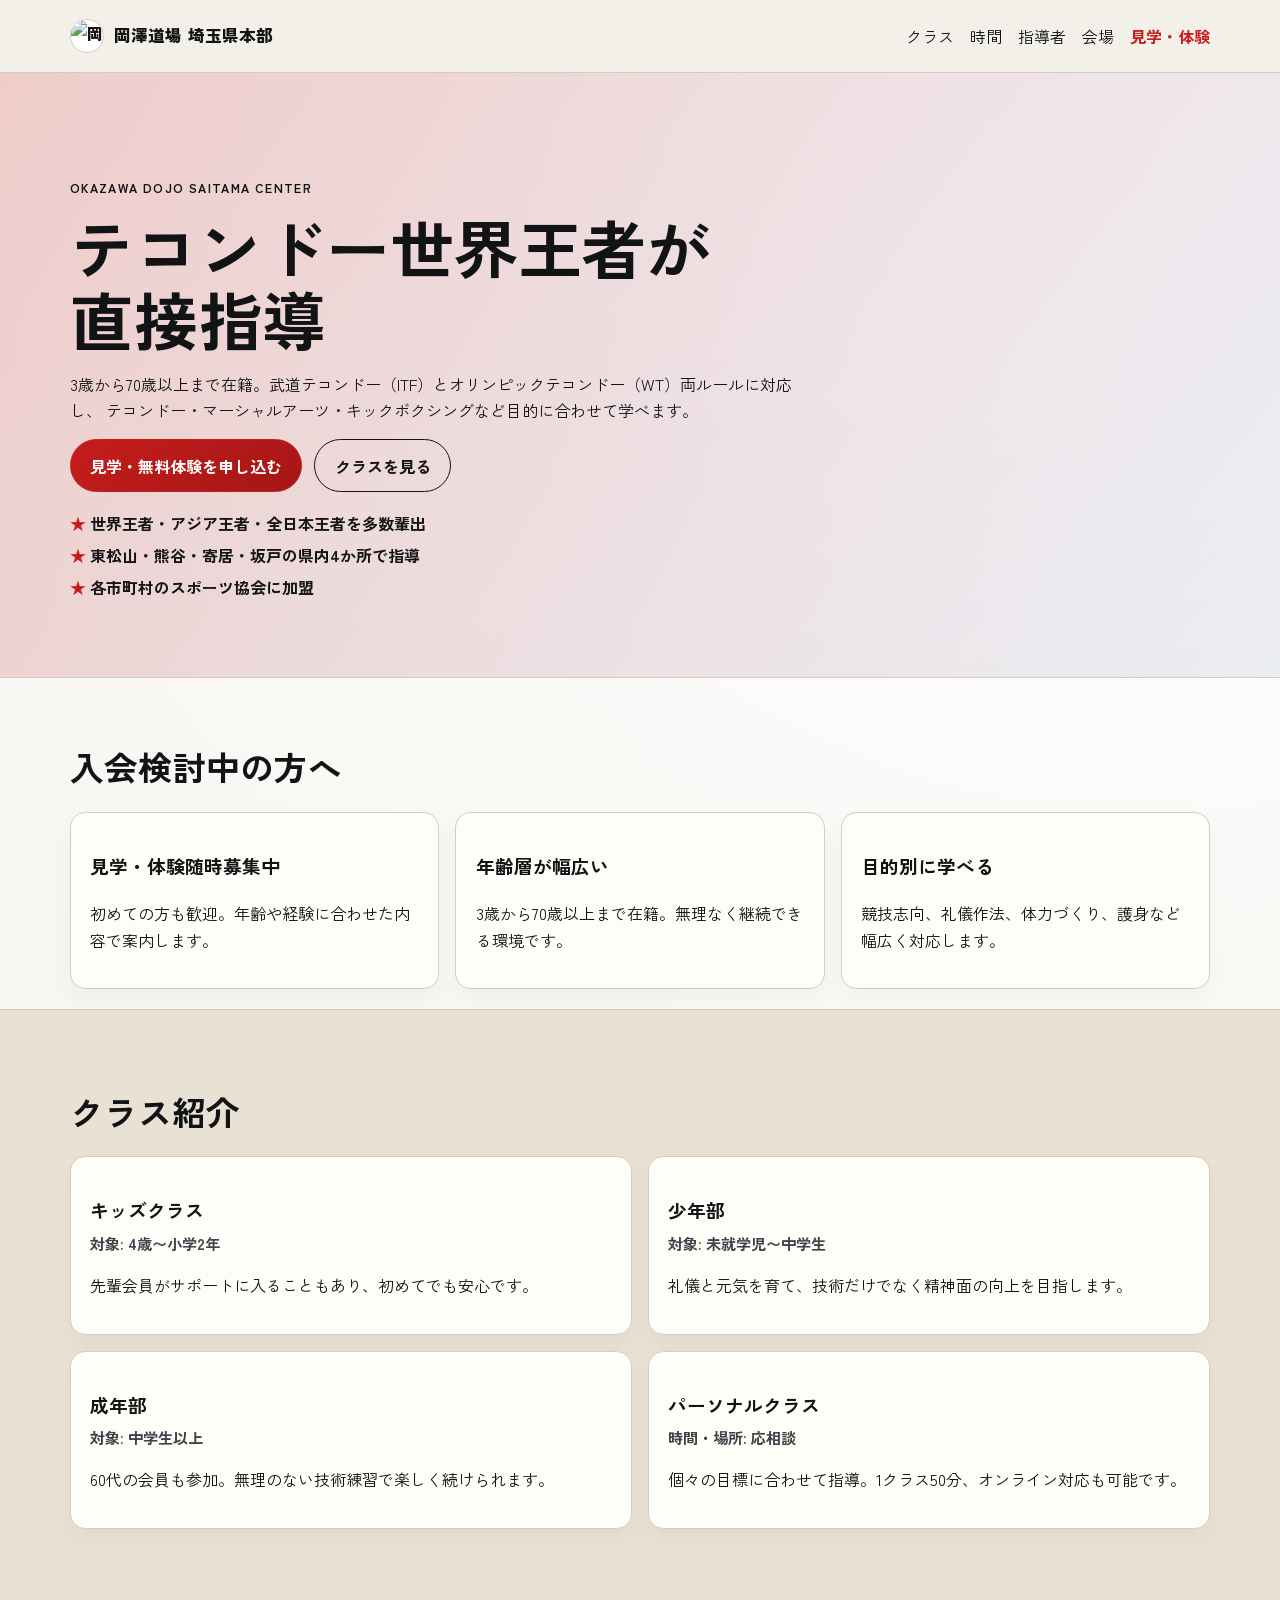
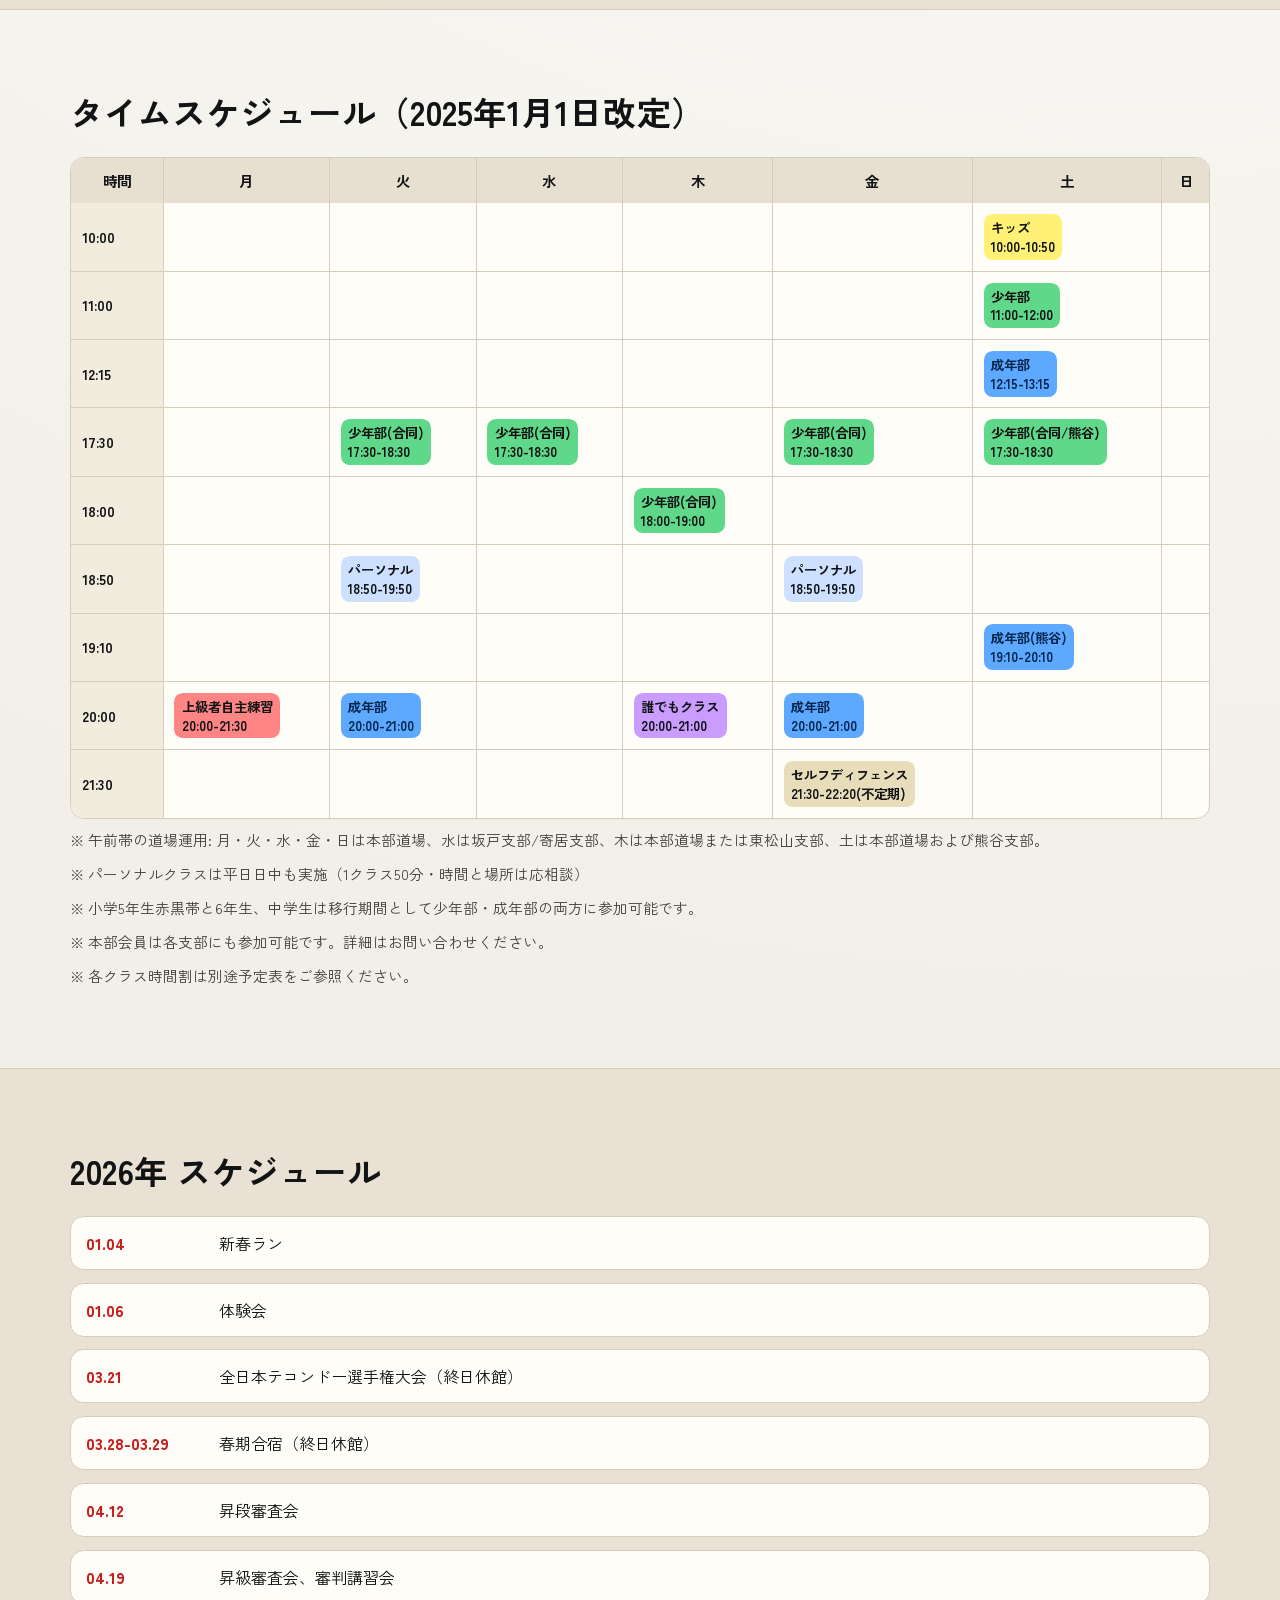
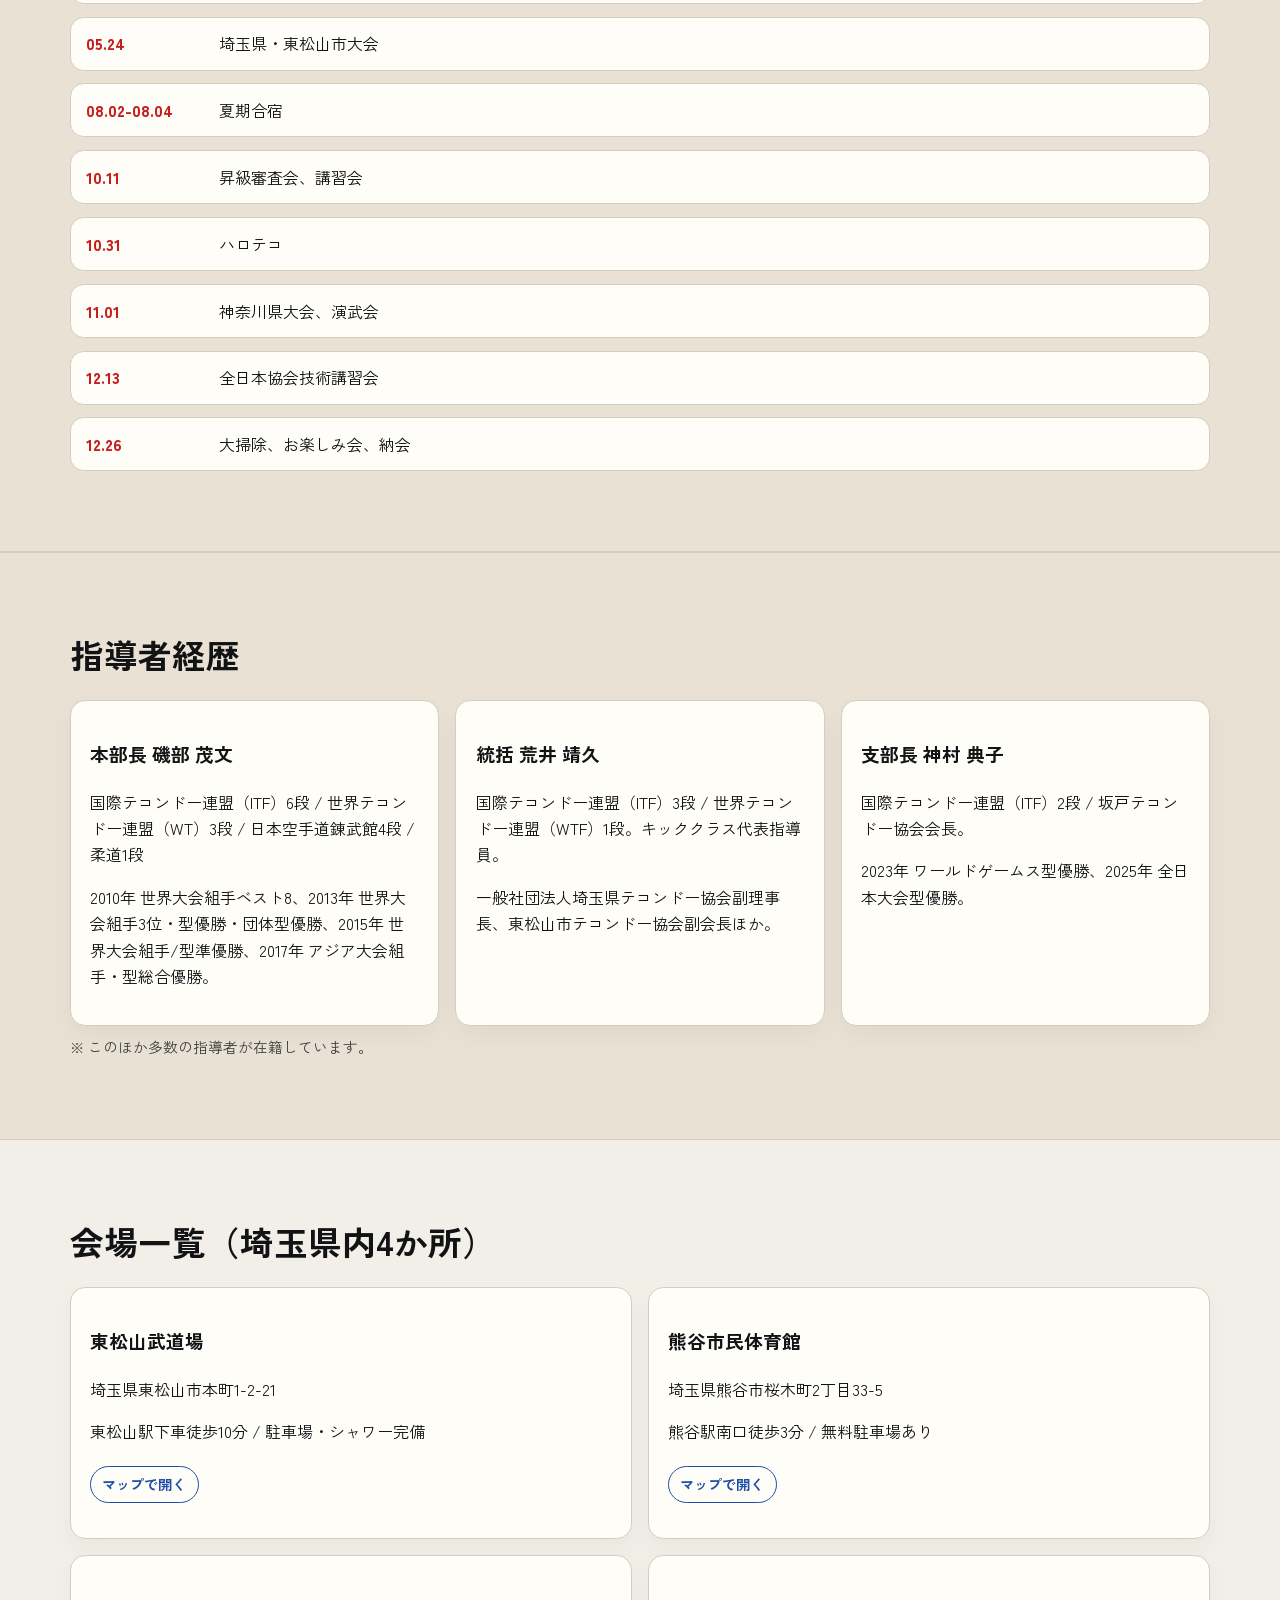
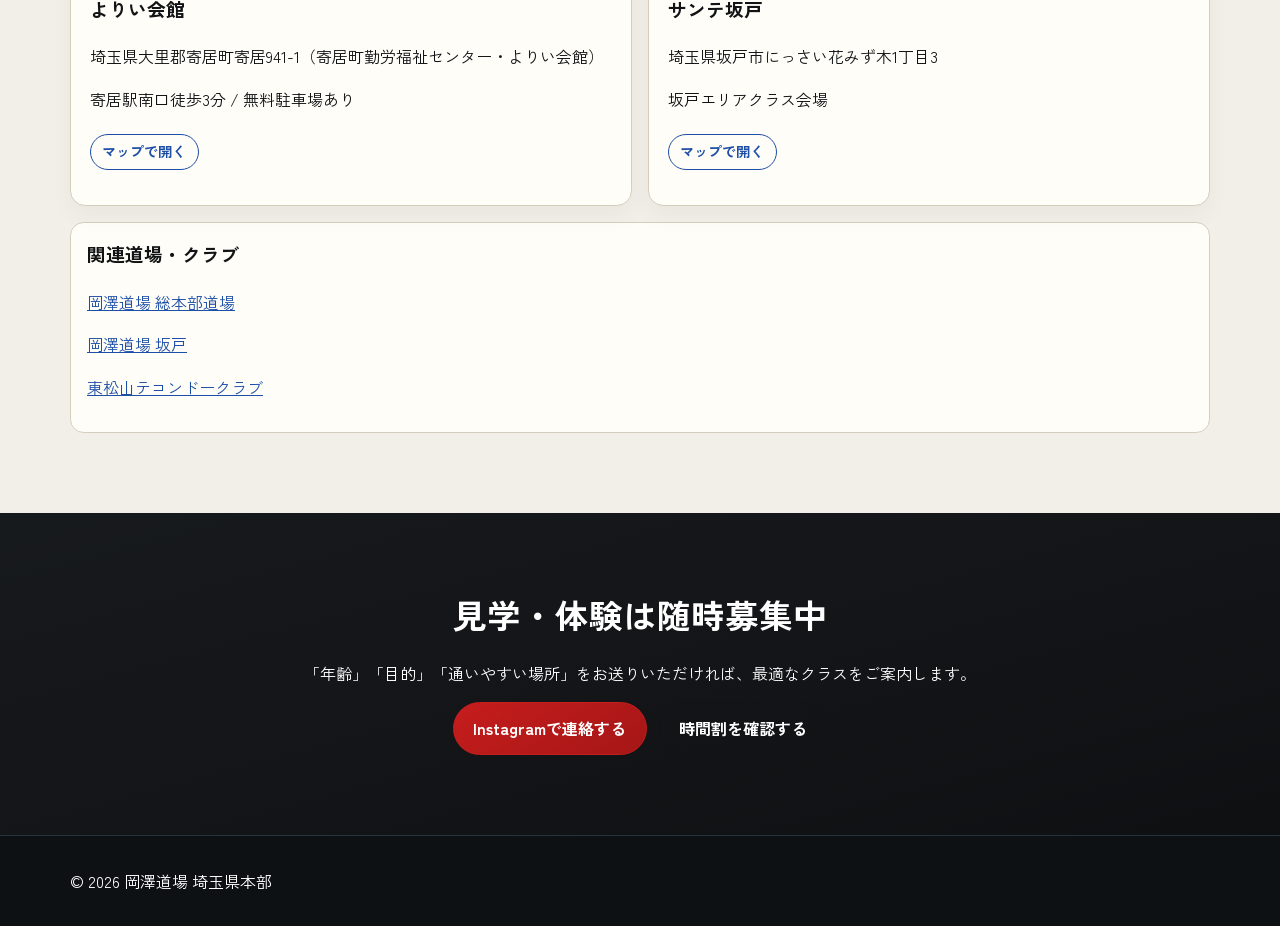
==== index.html @ d1e2210c "Initial website redesign" ====
<!doctype html>
<html lang="ja">
<head>
  <meta charset="utf-8" />
  <meta name="viewport" content="width=device-width, initial-scale=1" />
  <title>岡澤道場 埼玉県本部 | 入会案内</title>
  <meta name="description" content="岡澤道場 埼玉県本部の入会案内。キッズ・少年部・青年部・パーソナルクラス、タイムスケジュール、会場情報、指導者実績を掲載。" />
  <link rel="icon" href="https://encrypted-tbn0.gstatic.com/images?q=tbn:ANd9GcQ0kw4LhC0XFNwWigGZOsGBMwo5P1yIbMccHw&s" />
  <link rel="preconnect" href="https://fonts.googleapis.com" />
  <link rel="preconnect" href="https://fonts.gstatic.com" crossorigin />
  <link href="https://fonts.googleapis.com/css2?family=Zen+Kaku+Gothic+New:wght@400;500;700;900&display=swap" rel="stylesheet" />
  <link rel="stylesheet" href="styles.css" />
</head>
<body>
  <header class="site-header">
    <div class="container nav-wrap">
      <a class="logo" href="#top">
        <span class="logo-mark">
          <img src="https://encrypted-tbn0.gstatic.com/images?q=tbn:ANd9GcQ0kw4LhC0XFNwWigGZOsGBMwo5P1yIbMccHw&s" alt="岡澤道場アイコン" />
        </span>
        <span class="logo-text">岡澤道場 埼玉県本部</span>
      </a>
      <button class="menu-btn" id="menuBtn" aria-expanded="false" aria-controls="globalNav">メニュー</button>
      <nav class="global-nav" id="globalNav">
        <a href="#class">クラス</a>
        <a href="#schedule">時間</a>
        <a href="#coach">指導者</a>
        <a href="#access">会場</a>
        <a class="cta-link" href="#trial">見学・体験</a>
      </nav>
    </div>
  </header>

  <main id="top">
    <section class="hero">
      <div class="hero-bg"></div>
      <div class="container hero-inner">
        <p class="eyebrow">OKAZAWA DOJO SAITAMA CENTER</p>
        <h1>テコンドー世界王者が<br />直接指導</h1>
        <p class="hero-lead">
          3歳から70歳以上まで在籍。武道テコンドー（ITF）とオリンピックテコンドー（WT）両ルールに対応し、
          テコンドー・マーシャルアーツ・キックボクシングなど目的に合わせて学べます。
        </p>
        <div class="hero-actions">
          <a class="btn btn-primary" href="#trial">見学・無料体験を申し込む</a>
          <a class="btn btn-ghost" href="#class">クラスを見る</a>
        </div>
        <ul class="hero-badges">
          <li>世界王者・アジア王者・全日本王者を多数輩出</li>
          <li>東松山・熊谷・寄居・坂戸の県内4か所で指導</li>
          <li>各市町村のスポーツ協会に加盟</li>
        </ul>
      </div>
    </section>

    <section class="quick-info container reveal">
      <h2>入会検討中の方へ</h2>
      <div class="cards">
        <article class="card">
          <h3>見学・体験随時募集中</h3>
          <p>初めての方も歓迎。年齢や経験に合わせた内容で案内します。</p>
        </article>
        <article class="card">
          <h3>年齢層が幅広い</h3>
          <p>3歳から70歳以上まで在籍。無理なく継続できる環境です。</p>
        </article>
        <article class="card">
          <h3>目的別に学べる</h3>
          <p>競技志向、礼儀作法、体力づくり、護身など幅広く対応します。</p>
        </article>
      </div>
    </section>

    <section id="class" class="section section-soft reveal">
      <div class="container">
        <h2>クラス紹介</h2>
        <div class="class-grid">
          <article class="card class-card">
            <h3>キッズクラス</h3>
            <p class="class-age">対象: 4歳〜小学2年</p>
            <p>先輩会員がサポートに入ることもあり、初めてでも安心です。</p>
          </article>
          <article class="card class-card">
            <h3>少年部</h3>
            <p class="class-age">対象: 未就学児〜中学生</p>
            <p>礼儀と元気を育て、技術だけでなく精神面の向上を目指します。</p>
          </article>
          <article class="card class-card">
            <h3>成年部</h3>
            <p class="class-age">対象: 中学生以上</p>
            <p>60代の会員も参加。無理のない技術練習で楽しく続けられます。</p>
          </article>
          <article class="card class-card">
            <h3>パーソナルクラス</h3>
            <p class="class-age">時間・場所: 応相談</p>
            <p>個々の目標に合わせて指導。1クラス50分、オンライン対応も可能です。</p>
          </article>
        </div>
      </div>
    </section>

    <section id="schedule" class="section container reveal">
      <h2>タイムスケジュール（2025年1月1日改定）</h2>
      <div class="timetable-wrap">
        <table class="timetable">
          <thead>
            <tr>
              <th>時間</th>
              <th>月</th>
              <th>火</th>
              <th>水</th>
              <th>木</th>
              <th>金</th>
              <th>土</th>
              <th>日</th>
            </tr>
          </thead>
          <tbody>
            <tr>
              <th>10:00</th>
              <td></td><td></td><td></td><td></td><td></td>
              <td><span class="slot kids">キッズ<br />10:00-10:50</span></td>
              <td></td>
            </tr>
            <tr>
              <th>11:00</th>
              <td></td><td></td><td></td><td></td><td></td>
              <td><span class="slot youth">少年部<br />11:00-12:00</span></td>
              <td></td>
            </tr>
            <tr>
              <th>12:15</th>
              <td></td><td></td><td></td><td></td><td></td>
              <td><span class="slot adult">成年部<br />12:15-13:15</span></td>
              <td></td>
            </tr>
            <tr>
              <th>17:30</th>
              <td></td>
              <td><span class="slot youth">少年部(合同)<br />17:30-18:30</span></td>
              <td><span class="slot youth">少年部(合同)<br />17:30-18:30</span></td>
              <td></td>
              <td><span class="slot youth">少年部(合同)<br />17:30-18:30</span></td>
              <td><span class="slot youth">少年部(合同/熊谷)<br />17:30-18:30</span></td>
              <td></td>
            </tr>
            <tr>
              <th>18:00</th>
              <td></td><td></td><td></td>
              <td><span class="slot youth">少年部(合同)<br />18:00-19:00</span></td>
              <td></td><td></td><td></td>
            </tr>
            <tr>
              <th>18:50</th>
              <td></td>
              <td><span class="slot personal">パーソナル<br />18:50-19:50</span></td>
              <td></td><td></td>
              <td><span class="slot personal">パーソナル<br />18:50-19:50</span></td>
              <td></td><td></td>
            </tr>
            <tr>
              <th>19:10</th>
              <td></td><td></td><td></td><td></td><td></td>
              <td><span class="slot adult">成年部(熊谷)<br />19:10-20:10</span></td>
              <td></td>
            </tr>
            <tr>
              <th>20:00</th>
              <td><span class="slot advanced">上級者自主練習<br />20:00-21:30</span></td>
              <td><span class="slot adult">成年部<br />20:00-21:00</span></td>
              <td></td>
              <td><span class="slot open">誰でもクラス<br />20:00-21:00</span></td>
              <td><span class="slot adult">成年部<br />20:00-21:00</span></td>
              <td></td>
              <td></td>
            </tr>
            <tr>
              <th>21:30</th>
              <td></td><td></td><td></td><td></td>
              <td><span class="slot defense">セルフディフェンス<br />21:30-22:20(不定期)</span></td>
              <td></td><td></td>
            </tr>
          </tbody>
        </table>
      </div>
      <p class="note">※ 午前帯の道場運用: 月・火・水・金・日は本部道場、水は坂戸支部/寄居支部、木は本部道場または東松山支部、土は本部道場および熊谷支部。</p>
      <p class="note">※ パーソナルクラスは平日日中も実施（1クラス50分・時間と場所は応相談）</p>
      <p class="note">※ 小学5年生赤黒帯と6年生、中学生は移行期間として少年部・成年部の両方に参加可能です。</p>
      <p class="note">※ 本部会員は各支部にも参加可能です。詳細はお問い合わせください。</p>
      <p class="note">※ 各クラス時間割は別途予定表をご参照ください。</p>
    </section>

    <section id="yearly" class="section section-soft reveal">
      <div class="container">
        <h2>2026年 スケジュール</h2>
        <div class="event-list">
          <article class="event-item"><p class="event-date">01.04</p><p>新春ラン</p></article>
          <article class="event-item"><p class="event-date">01.06</p><p>体験会</p></article>
          <article class="event-item"><p class="event-date">03.21</p><p>全日本テコンドー選手権大会（終日休館）</p></article>
          <article class="event-item"><p class="event-date">03.28-03.29</p><p>春期合宿（終日休館）</p></article>
          <article class="event-item"><p class="event-date">04.12</p><p>昇段審査会</p></article>
          <article class="event-item"><p class="event-date">04.19</p><p>昇級審査会、審判講習会</p></article>
          <article class="event-item"><p class="event-date">05.24</p><p>埼玉県・東松山市大会</p></article>
          <article class="event-item"><p class="event-date">08.02-08.04</p><p>夏期合宿</p></article>
          <article class="event-item"><p class="event-date">10.11</p><p>昇級審査会、講習会</p></article>
          <article class="event-item"><p class="event-date">10.31</p><p>ハロテコ</p></article>
          <article class="event-item"><p class="event-date">11.01</p><p>神奈川県大会、演武会</p></article>
          <article class="event-item"><p class="event-date">12.13</p><p>全日本協会技術講習会</p></article>
          <article class="event-item"><p class="event-date">12.26</p><p>大掃除、お楽しみ会、納会</p></article>
        </div>
      </div>
    </section>

    <section id="coach" class="section section-soft reveal">
      <div class="container">
        <h2>指導者経歴</h2>
        <div class="coach-list">
          <article class="card">
            <h3>本部長 磯部 茂文</h3>
            <p>国際テコンドー連盟（ITF）6段 / 世界テコンドー連盟（WT）3段 / 日本空手道錬武館4段 / 柔道1段</p>
            <p>2010年 世界大会組手ベスト8、2013年 世界大会組手3位・型優勝・団体型優勝、2015年 世界大会組手/型準優勝、2017年 アジア大会組手・型総合優勝。</p>
          </article>
          <article class="card">
            <h3>統括 荒井 靖久</h3>
            <p>国際テコンドー連盟（ITF）3段 / 世界テコンドー連盟（WTF）1段。キッククラス代表指導員。</p>
            <p>一般社団法人埼玉県テコンドー協会副理事長、東松山市テコンドー協会副会長ほか。</p>
          </article>
          <article class="card">
            <h3>支部長 神村 典子</h3>
            <p>国際テコンドー連盟（ITF）2段 / 坂戸テコンドー協会会長。</p>
            <p>2023年 ワールドゲームス型優勝、2025年 全日本大会型優勝。</p>
          </article>
        </div>
        <p class="note">※ このほか多数の指導者が在籍しています。</p>
      </div>
    </section>

    <section id="access" class="section container reveal">
      <h2>会場一覧（埼玉県内4か所）</h2>
      <div class="access-list">
        <article class="card">
          <h3>東松山武道場</h3>
          <p>埼玉県東松山市本町1-2-21</p>
          <p>東松山駅下車徒歩10分 / 駐車場・シャワー完備</p>
          <p><a class="map-link" href="https://www.google.com/maps/search/?api=1&query=%E6%9D%B1%E6%9D%BE%E5%B1%B1%E6%AD%A6%E9%81%93%E5%A0%B4%20%E5%9F%BC%E7%8E%89%E7%9C%8C%E6%9D%B1%E6%9D%BE%E5%B1%B1%E5%B8%82%E6%9C%AC%E7%94%BA1-2-21" target="_blank" rel="noopener noreferrer">マップで開く</a></p>
        </article>
        <article class="card">
          <h3>熊谷市民体育館</h3>
          <p>埼玉県熊谷市桜木町2丁目33-5</p>
          <p>熊谷駅南口徒歩3分 / 無料駐車場あり</p>
          <p><a class="map-link" href="https://www.google.com/maps/search/?api=1&query=%E7%86%8A%E8%B0%B7%E5%B8%82%E6%B0%91%E4%BD%93%E8%82%B2%E9%A4%A8%20%E5%9F%BC%E7%8E%89%E7%9C%8C%E7%86%8A%E8%B0%B7%E5%B8%82%E6%A1%9C%E6%9C%A8%E7%94%BA2%E4%B8%81%E7%9B%AE33-5" target="_blank" rel="noopener noreferrer">マップで開く</a></p>
        </article>
        <article class="card">
          <h3>よりい会館</h3>
          <p>埼玉県大里郡寄居町寄居941-1（寄居町勤労福祉センター・よりい会館）</p>
          <p>寄居駅南口徒歩3分 / 無料駐車場あり</p>
          <p><a class="map-link" href="https://www.google.com/maps/search/?api=1&query=%E3%82%88%E3%82%8A%E3%81%84%E4%BC%9A%E9%A4%A8%20%E5%9F%BC%E7%8E%89%E7%9C%8C%E5%A4%A7%E9%87%8C%E9%83%A1%E5%AF%84%E5%B1%85%E7%94%BA%E5%AF%84%E5%B1%85941-1" target="_blank" rel="noopener noreferrer">マップで開く</a></p>
        </article>
        <article class="card">
          <h3>サンテ坂戸</h3>
          <p>埼玉県坂戸市にっさい花みず木1丁目3</p>
          <p>坂戸エリアクラス会場</p>
          <p><a class="map-link" href="https://www.google.com/maps/search/?api=1&query=%E3%82%B5%E3%83%B3%E3%83%86%E5%9D%82%E6%88%B8%20%E5%9F%BC%E7%8E%89%E7%9C%8C%E5%9D%82%E6%88%B8%E5%B8%82%E3%81%AB%E3%81%A3%E3%81%95%E3%81%84%E8%8A%B1%E3%81%BF%E3%81%9A%E6%9C%A81%E4%B8%81%E7%9B%AE3" target="_blank" rel="noopener noreferrer">マップで開く</a></p>
        </article>
      </div>
      <div class="related-links">
        <h3>関連道場・クラブ</h3>
        <p><a href="http://www.itf-shonan.com/" target="_blank" rel="noopener noreferrer">岡澤道場 総本部道場</a></p>
        <p><a href="http://okazawasakado.wixsite.com/taekwondo" target="_blank" rel="noopener noreferrer">岡澤道場 坂戸</a></p>
        <p><a href="http://itf-htc82.com/" target="_blank" rel="noopener noreferrer">東松山テコンドークラブ</a></p>
      </div>
    </section>

    <section id="trial" class="trial section reveal">
      <div class="container trial-inner">
        <h2>見学・体験は随時募集中</h2>
        <p>「年齢」「目的」「通いやすい場所」をお送りいただければ、最適なクラスをご案内します。</p>
        <div class="trial-actions">
          <a class="btn btn-primary" href="https://www.instagram.com/okazawadojo_sta?utm_source=ig_web_button_share_sheet&igsh=ZDNlZDc0MzIxNw==" target="_blank" rel="noopener noreferrer">Instagramで連絡する</a>
          <a class="btn btn-ghost" href="#schedule">時間割を確認する</a>
        </div>
      </div>
    </section>
  </main>

  <footer class="site-footer">
    <div class="container">
      <p>© 2026 岡澤道場 埼玉県本部</p>
    </div>
  </footer>

  <script src="script.js"></script>
</body>
</html>
---- styles.css ----
:root {
  --bg: #f2efe8;
  --paper: #fffdf8;
  --ink: #111315;
  --line: #d5cdbc;
  --soft: #e9e1d3;
  --accent: #c61d1d;
  --accent-2: #1e4fa7;
  --max: 1140px;
}

* {
  box-sizing: border-box;
}

html,
body {
  margin: 0;
  padding: 0;
}

body {
  font-family: "Zen Kaku Gothic New", sans-serif;
  color: var(--ink);
  background:
    radial-gradient(circle at 90% 0%, #ffffff 0, #f2efe8 45%),
    repeating-linear-gradient(
      -45deg,
      rgba(17, 19, 21, 0.01) 0,
      rgba(17, 19, 21, 0.01) 12px,
      rgba(17, 19, 21, 0.03) 12px,
      rgba(17, 19, 21, 0.03) 13px
    );
  line-height: 1.65;
}

a {
  color: inherit;
  text-decoration: none;
}

.container {
  width: min(100% - 2rem, var(--max));
  margin-inline: auto;
}

.site-header {
  position: sticky;
  top: 0;
  z-index: 40;
  backdrop-filter: blur(8px);
  background: rgba(242, 239, 232, 0.9);
  border-bottom: 1px solid var(--line);
}

.nav-wrap {
  min-height: 72px;
  display: flex;
  align-items: center;
  justify-content: space-between;
  gap: 1rem;
}

.logo {
  display: flex;
  align-items: center;
  gap: 0.6rem;
  font-weight: 900;
}

.logo-mark {
  width: 2.15rem;
  height: 2.15rem;
  border-radius: 999px;
  overflow: hidden;
  border: 1px solid var(--line);
  background: #fff;
  flex: 0 0 auto;
}

.logo-mark img {
  width: 100%;
  height: 100%;
  object-fit: cover;
  display: block;
}

.logo-text {
  font-size: 1.04rem;
  letter-spacing: 0.01em;
}

.menu-btn {
  border: 1px solid var(--ink);
  background: transparent;
  border-radius: 999px;
  font: inherit;
  font-weight: 700;
  padding: 0.38rem 0.95rem;
}

.global-nav {
  position: absolute;
  left: 1rem;
  right: 1rem;
  top: 72px;
  display: none;
  flex-direction: column;
  gap: 0.8rem;
  border: 1px solid var(--line);
  border-radius: 0.8rem;
  background: var(--paper);
  padding: 1rem;
}

.global-nav.is-open {
  display: flex;
}

.cta-link {
  color: var(--accent);
  font-weight: 700;
}

.hero {
  position: relative;
  overflow: hidden;
  border-bottom: 1px solid var(--line);
}

.hero-bg {
  position: absolute;
  inset: 0;
  background:
    linear-gradient(130deg, rgba(198, 29, 29, 0.2), rgba(30, 79, 167, 0.08)),
    radial-gradient(circle at 80% 15%, rgba(255, 255, 255, 0.55), transparent 50%);
}

.hero-inner {
  position: relative;
  padding: 5.8rem 0 4.8rem;
}

.eyebrow {
  letter-spacing: 0.11em;
  font-size: 0.78rem;
  font-weight: 700;
}

h1 {
  margin: 0.45rem 0 1rem;
  font-size: clamp(2rem, 7vw, 4rem);
  line-height: 1.12;
}

.hero-lead {
  max-width: 46rem;
}

.hero-actions {
  display: flex;
  gap: 0.75rem;
  flex-wrap: wrap;
  margin-top: 1rem;
}

.hero-badges {
  list-style: none;
  margin: 1.1rem 0 0;
  padding: 0;
  display: grid;
  gap: 0.35rem;
  font-weight: 700;
}

.hero-badges li::before {
  content: "★ ";
  color: var(--accent);
}

.btn {
  display: inline-block;
  border: 1px solid var(--ink);
  border-radius: 999px;
  padding: 0.76rem 1.2rem;
  font-weight: 700;
  transition: transform 0.2s ease, background-color 0.2s ease;
}

.btn:hover {
  transform: translateY(-1px);
}

.btn-primary {
  color: #fff;
  border-color: var(--accent);
  background: linear-gradient(145deg, var(--accent), #a51616);
}

.btn-primary:hover {
  background: #8c1212;
}

.btn-ghost {
  background: transparent;
}

.section {
  padding: 5rem 0;
}

.section-soft {
  border-top: 1px solid var(--line);
  border-bottom: 1px solid var(--line);
  background: var(--soft);
}

h2 {
  margin: 0 0 1.45rem;
  font-size: clamp(1.4rem, 5vw, 2.1rem);
  line-height: 1.3;
}

.cards,
.class-grid,
.coach-list,
.access-list {
  display: grid;
  gap: 1rem;
}

.card {
  background: var(--paper);
  border: 1px solid var(--line);
  border-radius: 0.95rem;
  padding: 1.2rem;
  box-shadow: 0 10px 24px rgba(17, 19, 21, 0.04);
}

.quick-info {
  padding: 4.2rem 0 1.2rem;
}

.quick-info h2 {
  margin-top: 0;
}

.class-card h3 {
  margin-bottom: 0.3rem;
}

.class-age {
  margin: 0 0 0.45rem;
  color: #3e434a;
  font-size: 0.95rem;
  font-weight: 700;
}

.timetable-wrap {
  overflow-x: auto;
  border: 1px solid var(--line);
  border-radius: 0.85rem;
  background: var(--paper);
}

.timetable {
  width: 100%;
  border-collapse: collapse;
  min-width: 860px;
}

.timetable th,
.timetable td {
  border-bottom: 1px solid var(--line);
  border-right: 1px solid var(--line);
  padding: 0.68rem;
  text-align: left;
  vertical-align: middle;
}

.timetable thead th {
  background: #e7dfd0;
  font-size: 0.9rem;
  text-align: center;
}

.timetable tbody th {
  width: 92px;
  background: #f2ecdf;
  font-size: 0.9rem;
}

.timetable tr:last-child td,
.timetable tr:last-child th {
  border-bottom: 0;
}

.timetable tr td:last-child,
.timetable tr th:last-child {
  border-right: 0;
}

.slot {
  display: inline-block;
  border-radius: 0.55rem;
  padding: 0.25rem 0.45rem;
  line-height: 1.4;
  font-size: 0.84rem;
  font-weight: 700;
}

.slot.kids {
  background: #fff176;
}

.slot.youth {
  background: #5fd989;
}

.slot.adult {
  background: #5ca9ff;
  color: #06264d;
}

.slot.personal {
  background: #cde0ff;
}

.slot.open {
  background: #ca9cff;
}

.slot.advanced {
  background: #ff8585;
}

.slot.defense {
  background: #e7ddba;
}

.note {
  margin: 0.6rem 0 0;
  font-size: 0.92rem;
  color: #3f413f;
}

.event-list {
  display: grid;
  gap: 0.8rem;
}

.event-item {
  display: grid;
  grid-template-columns: 120px 1fr;
  gap: 0.8rem;
  align-items: center;
  background: var(--paper);
  border: 1px solid var(--line);
  border-radius: 0.85rem;
  padding: 0.8rem 0.95rem;
}

.event-item p {
  margin: 0;
}

.event-date {
  font-weight: 900;
  color: var(--accent);
}

.map-link {
  display: inline-block;
  margin-top: 0.35rem;
  padding: 0.35rem 0.7rem;
  border-radius: 999px;
  border: 1px solid var(--accent-2);
  color: var(--accent-2);
  font-size: 0.88rem;
  font-weight: 700;
}

.map-link:hover {
  background: rgba(30, 79, 167, 0.08);
}

.related-links {
  margin-top: 1rem;
  border: 1px solid var(--line);
  border-radius: 0.85rem;
  background: var(--paper);
  padding: 1rem;
}

.related-links h3 {
  margin-top: 0;
}

.related-links a {
  color: var(--accent-2);
  text-decoration: underline;
}

.trial {
  background: linear-gradient(165deg, #171a1d, #0f1012);
  color: #fff;
}

.trial-inner {
  text-align: center;
}

.trial-actions {
  margin-top: 1rem;
  display: flex;
  gap: 0.75rem;
  justify-content: center;
  flex-wrap: wrap;
}

.site-footer {
  padding: 1rem 0;
  color: #fff;
  border-top: 1px solid #29333d;
  background: #0e1114;
}

.reveal {
  opacity: 0;
  transform: translateY(14px);
  transition: opacity 0.55s ease, transform 0.55s ease;
}

.reveal.is-visible {
  opacity: 1;
  transform: translateY(0);
}

@media (min-width: 760px) {
  .menu-btn {
    display: none;
  }

  .global-nav {
    position: static;
    display: flex;
    flex-direction: row;
    border: 0;
    background: transparent;
    padding: 0;
    align-items: center;
    gap: 1rem;
  }

  .cards {
    grid-template-columns: repeat(3, 1fr);
  }

  .class-grid {
    grid-template-columns: repeat(2, 1fr);
  }

  .coach-list {
    grid-template-columns: repeat(3, 1fr);
  }

  .access-list {
    grid-template-columns: repeat(2, 1fr);
  }
}
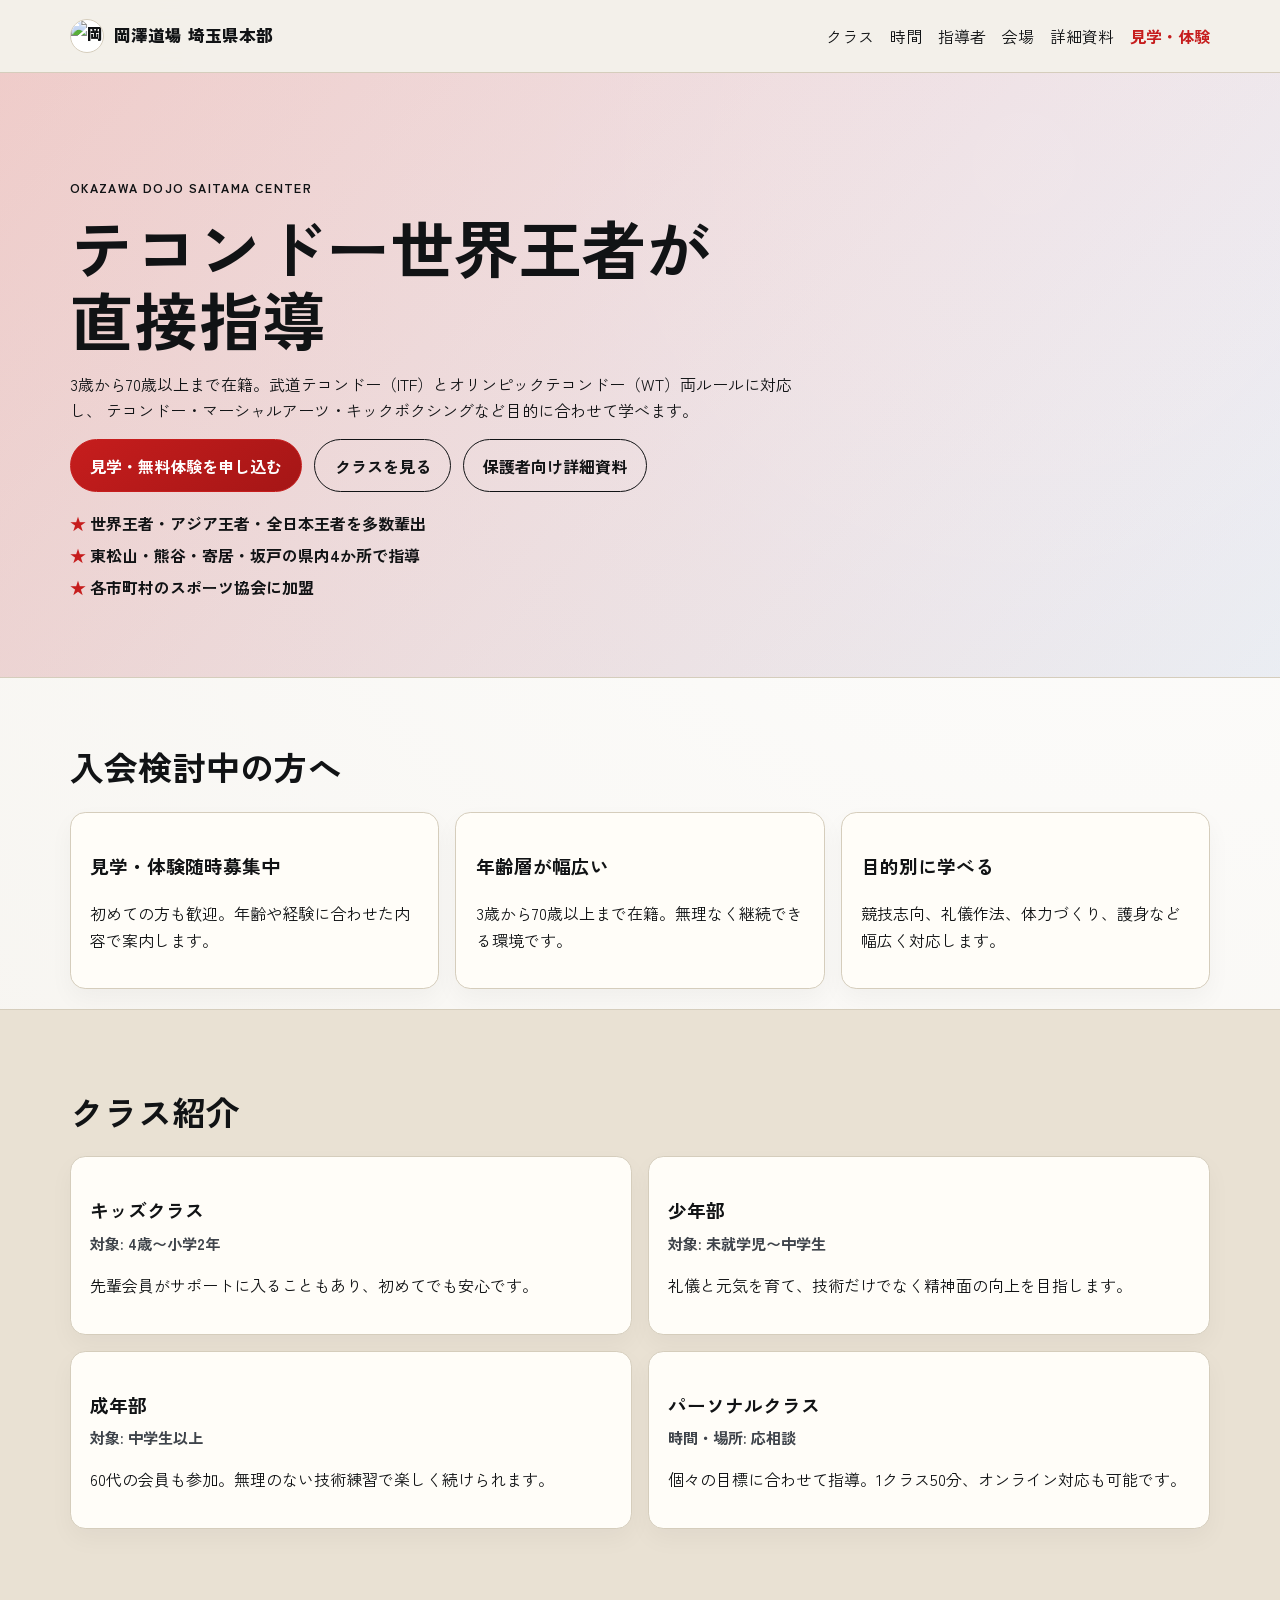
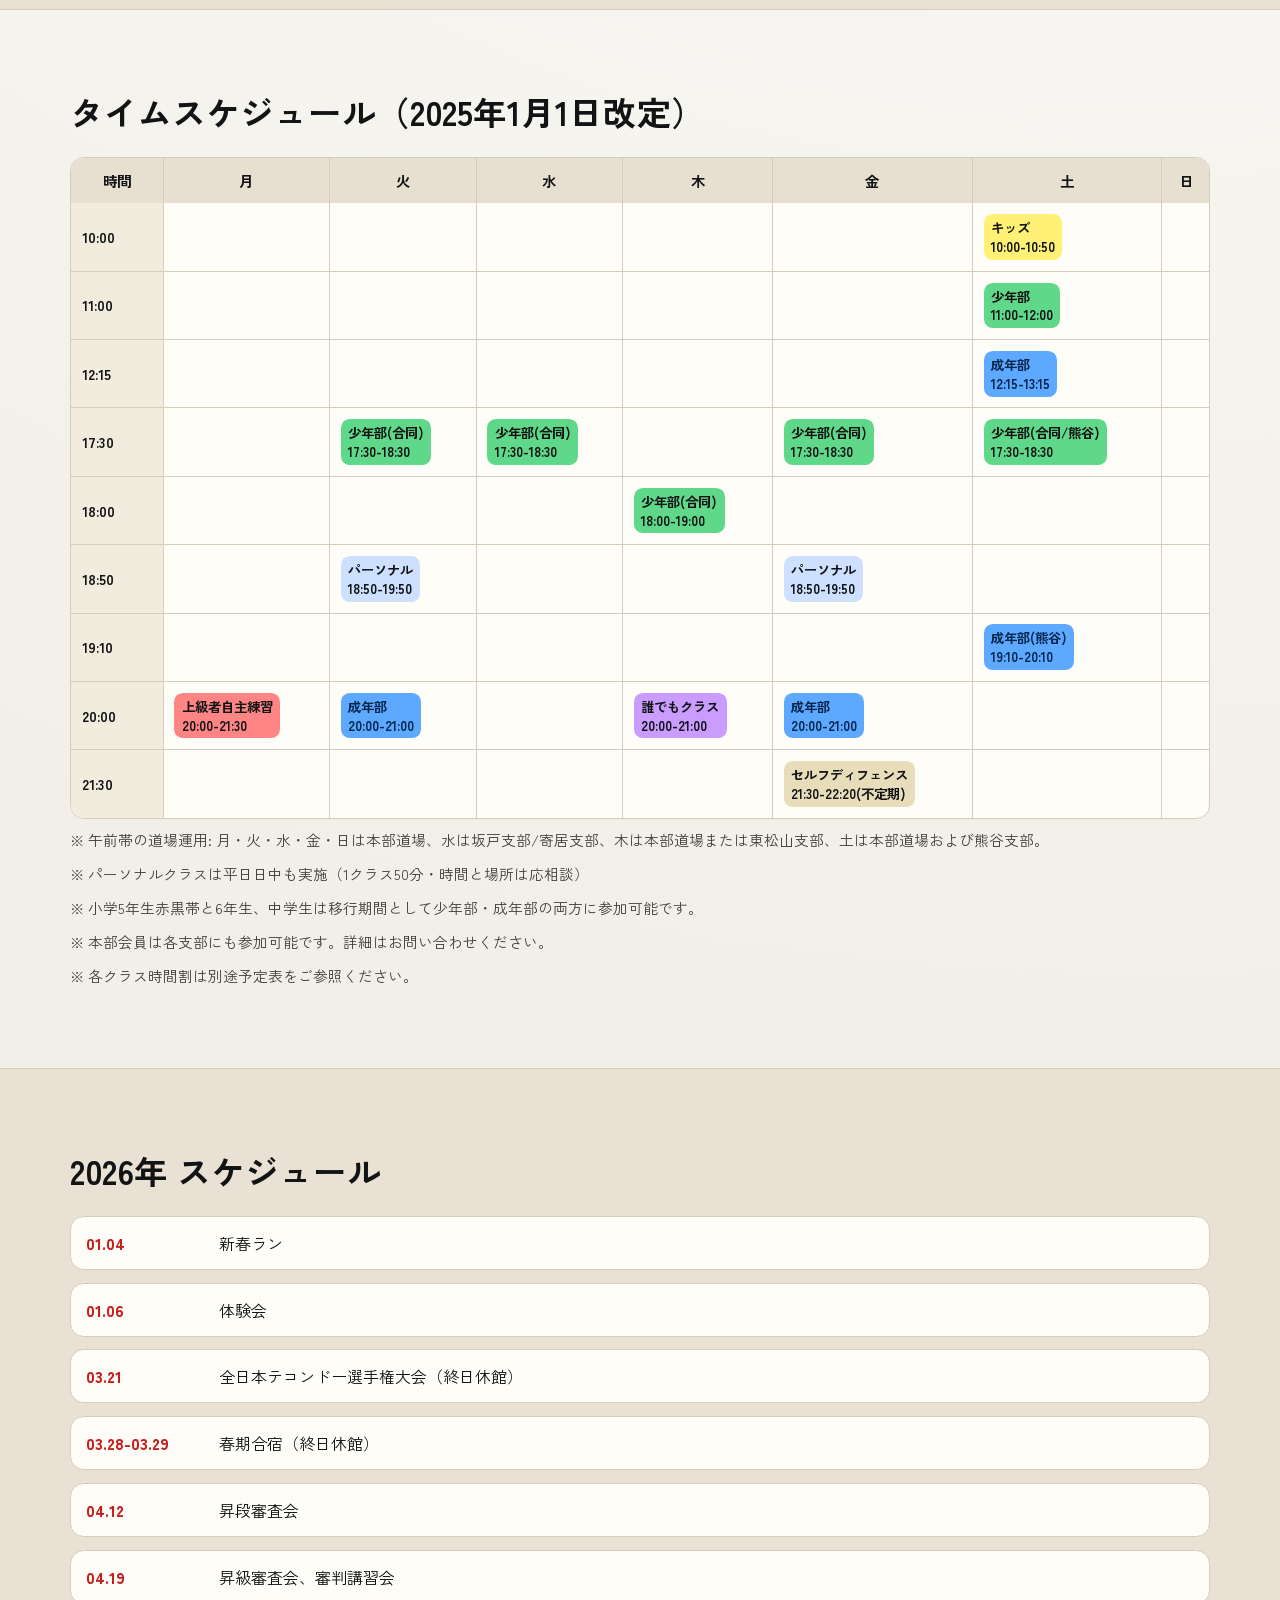
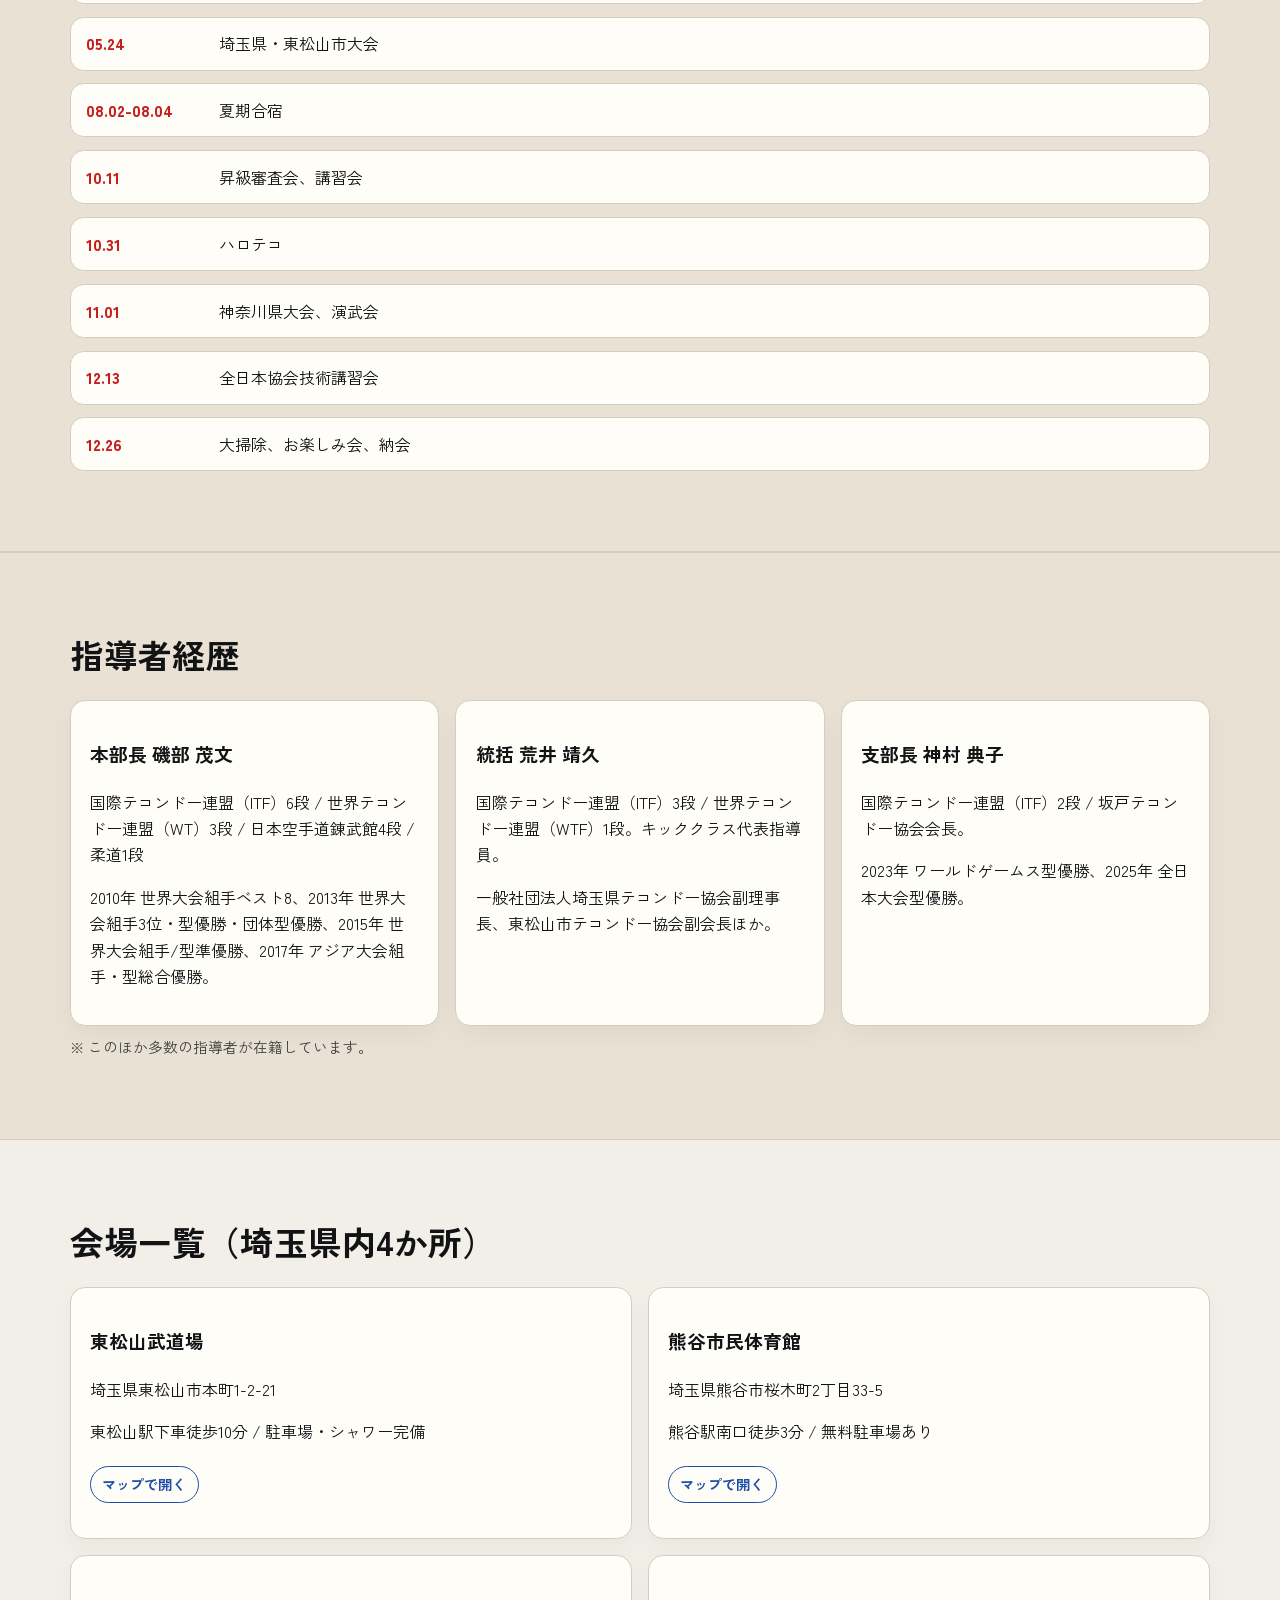
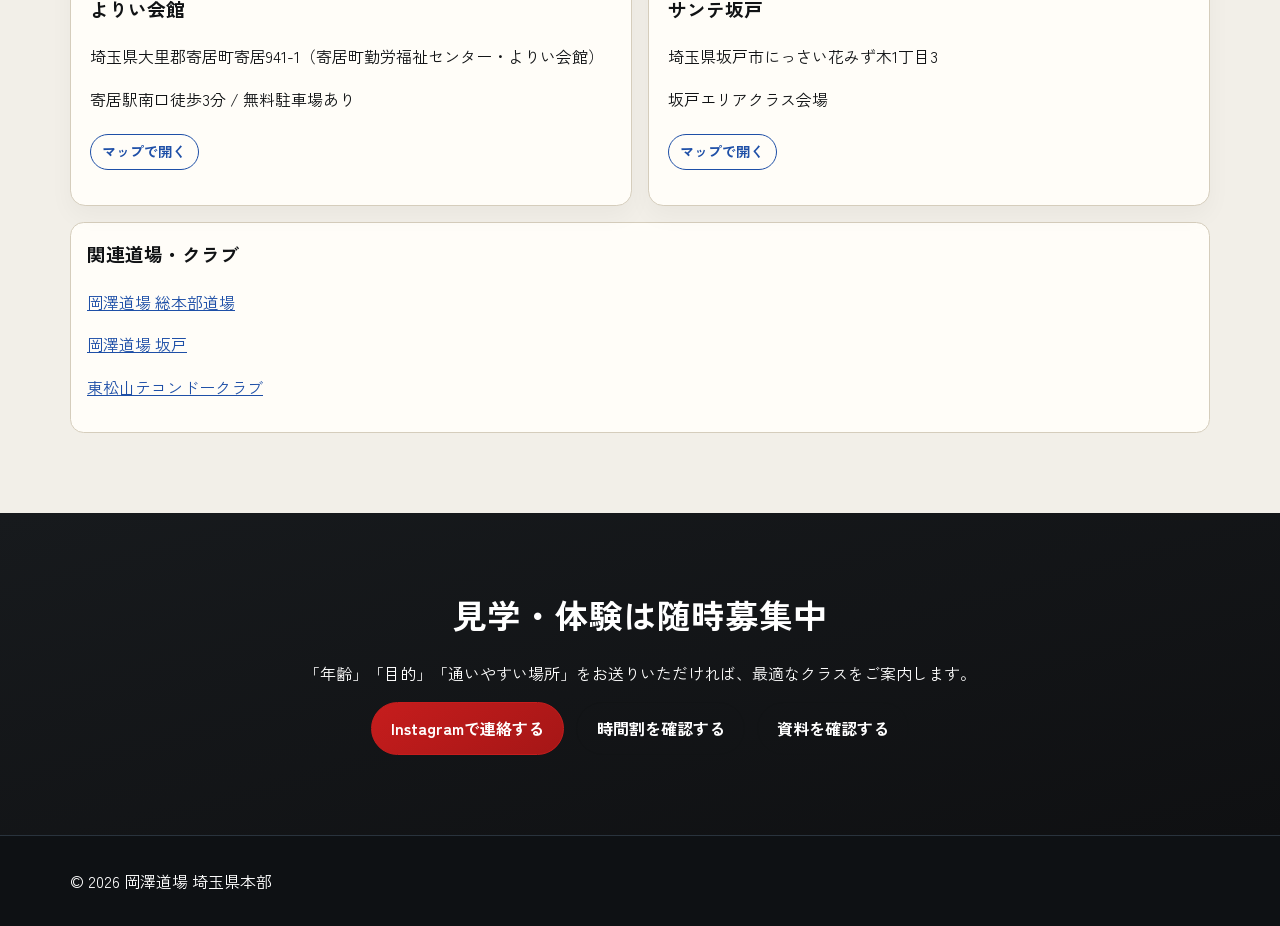
==== commit 5b0c54b1: "Add parents detail page and navigation updates" ====
--- a/index.html
+++ b/index.html
@@ -26,6 +26,7 @@
         <a href="#schedule">時間</a>
         <a href="#coach">指導者</a>
         <a href="#access">会場</a>
+        <a href="details.html">詳細資料</a>
         <a class="cta-link" href="#trial">見学・体験</a>
       </nav>
     </div>
@@ -44,6 +45,7 @@
         <div class="hero-actions">
           <a class="btn btn-primary" href="#trial">見学・無料体験を申し込む</a>
           <a class="btn btn-ghost" href="#class">クラスを見る</a>
+          <a class="btn btn-ghost" href="details.html">保護者向け詳細資料</a>
         </div>
         <ul class="hero-badges">
           <li>世界王者・アジア王者・全日本王者を多数輩出</li>
@@ -278,6 +280,7 @@
         <div class="trial-actions">
           <a class="btn btn-primary" href="https://www.instagram.com/okazawadojo_sta?utm_source=ig_web_button_share_sheet&igsh=ZDNlZDc0MzIxNw==" target="_blank" rel="noopener noreferrer">Instagramで連絡する</a>
           <a class="btn btn-ghost" href="#schedule">時間割を確認する</a>
+          <a class="btn btn-ghost" href="details.html">資料を確認する</a>
         </div>
       </div>
     </section>
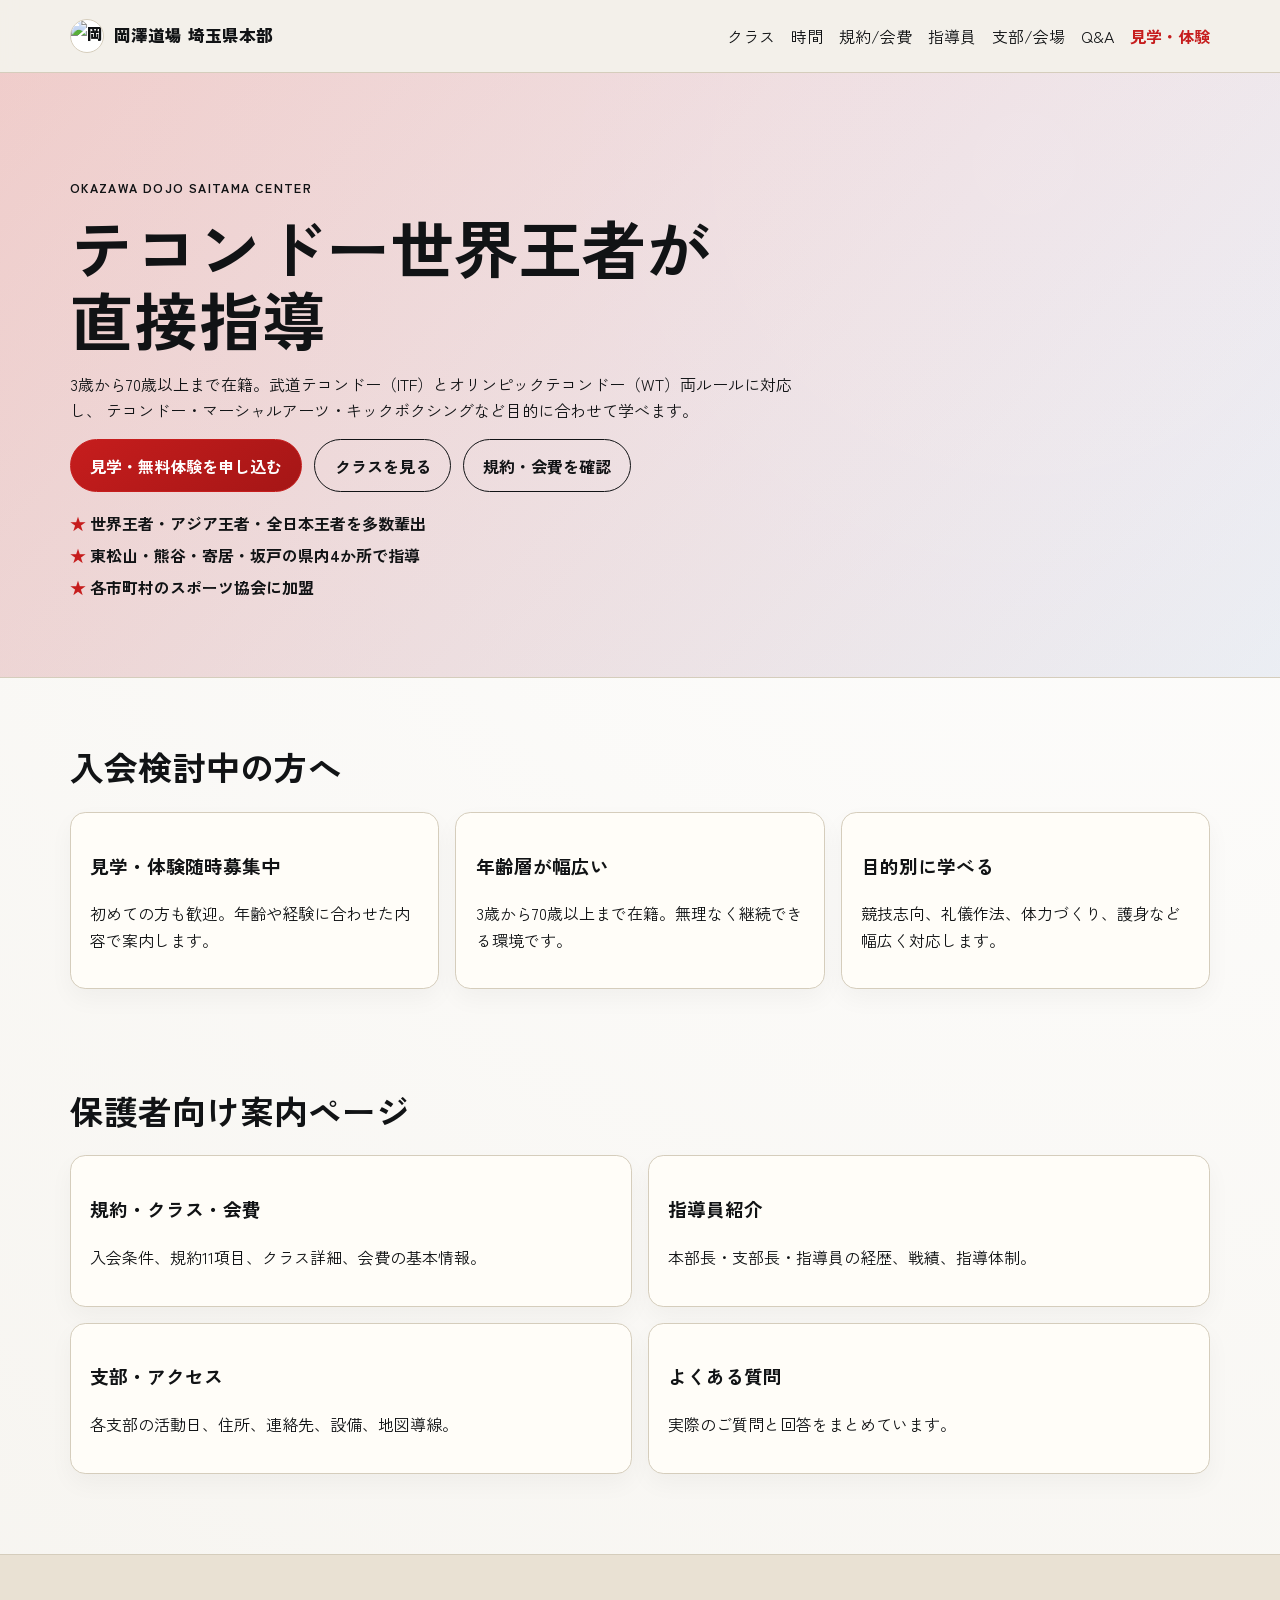
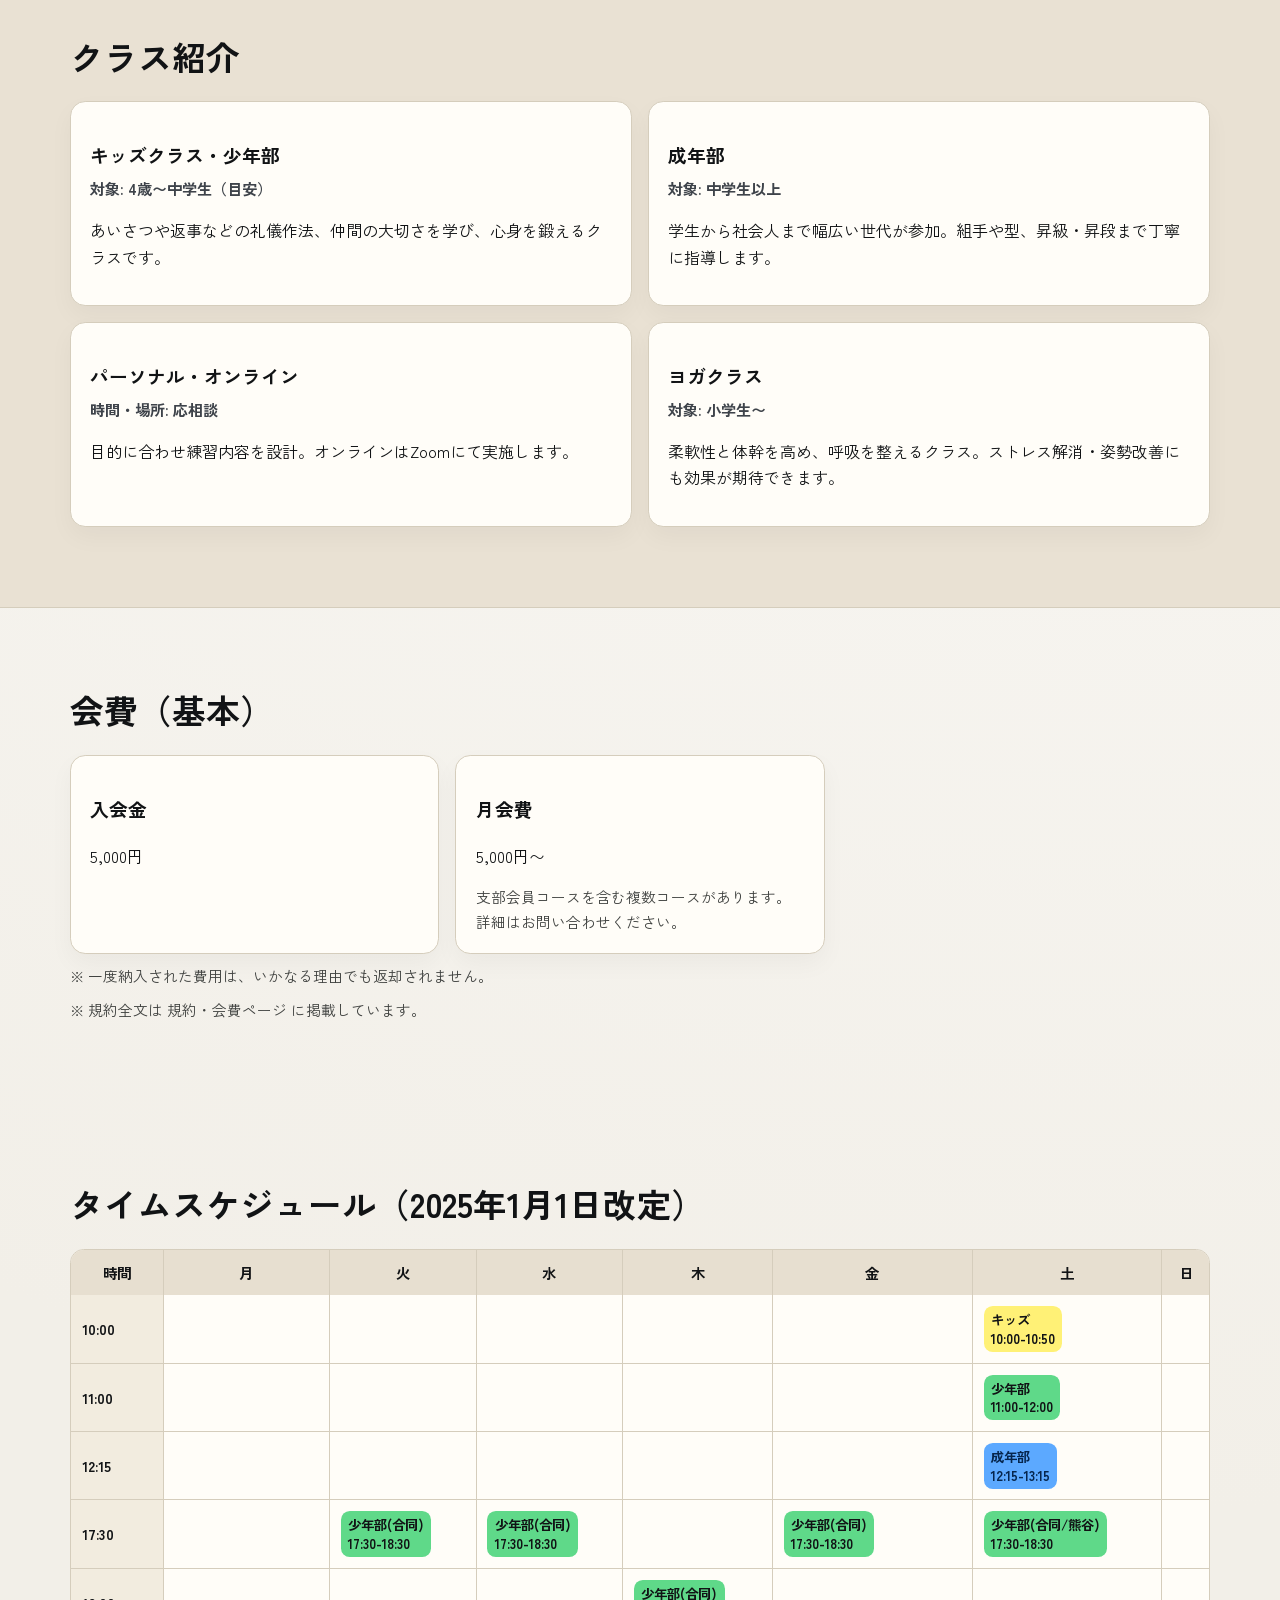
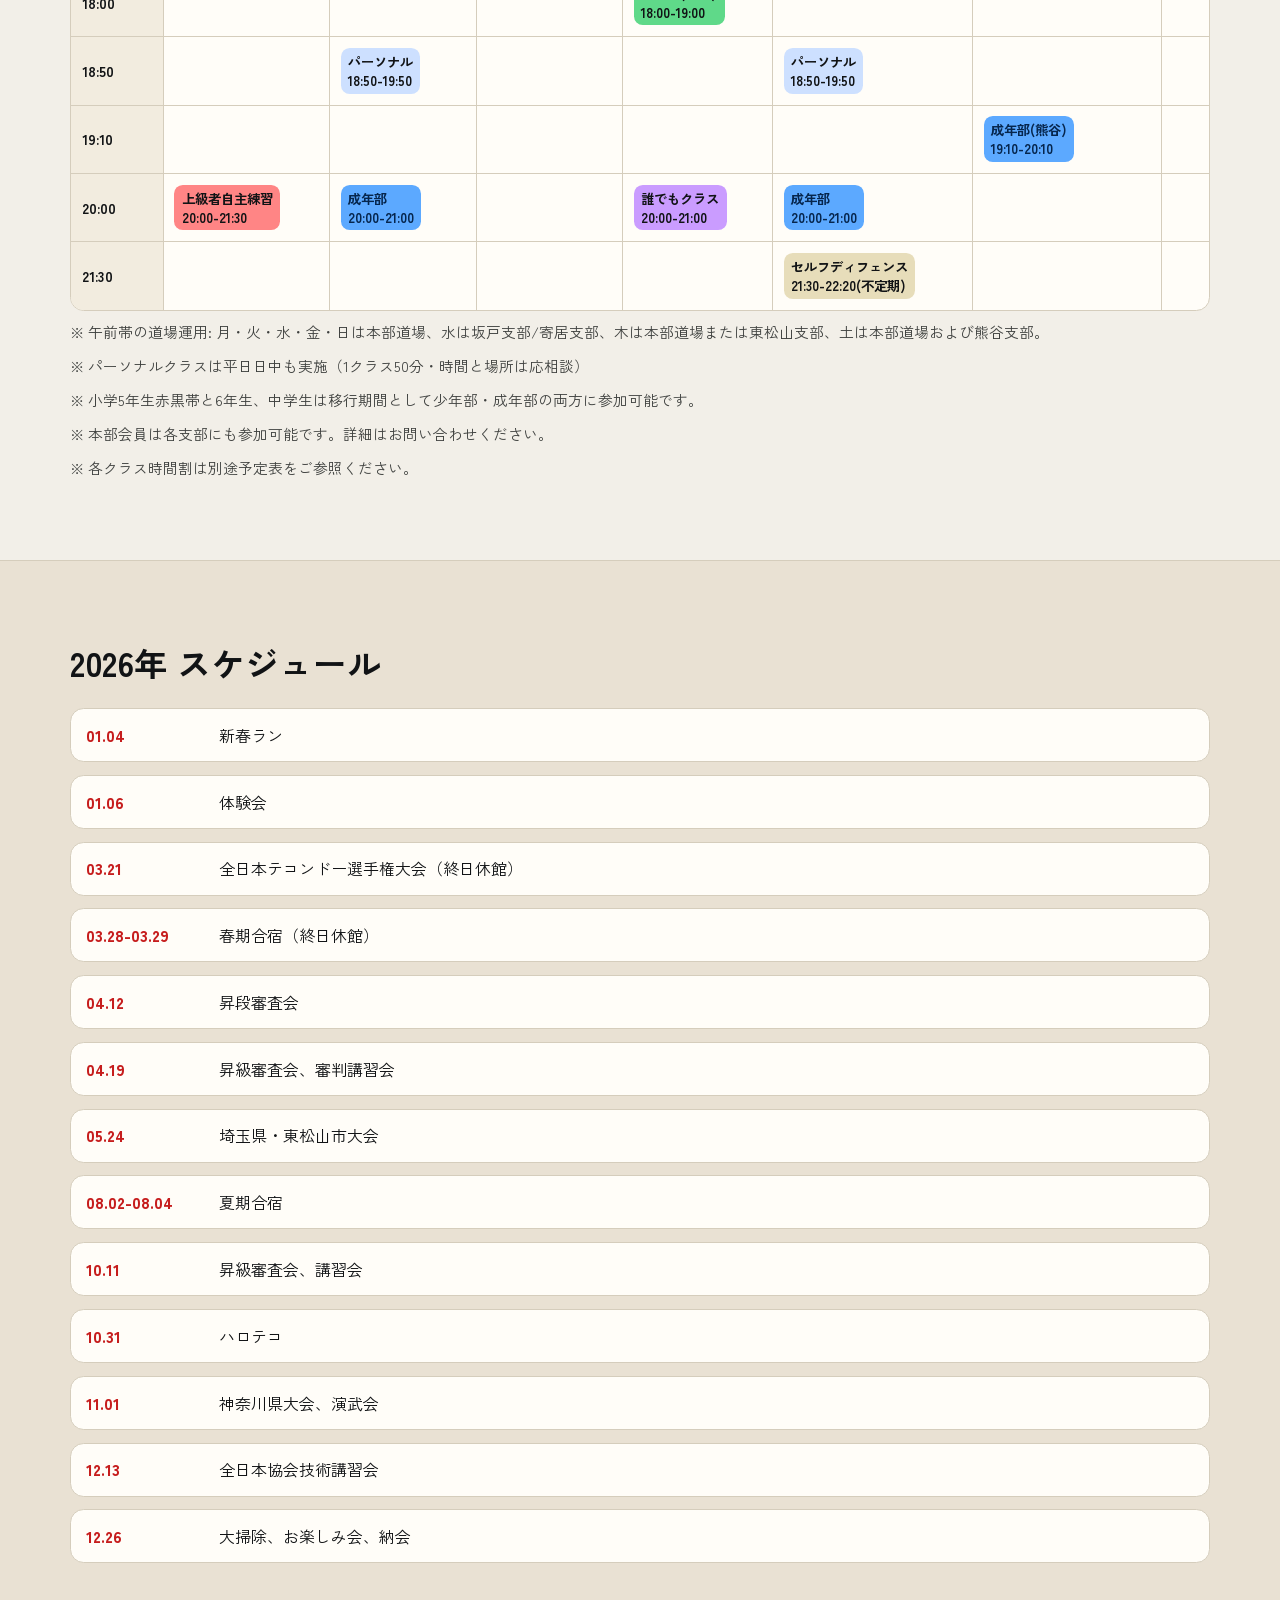
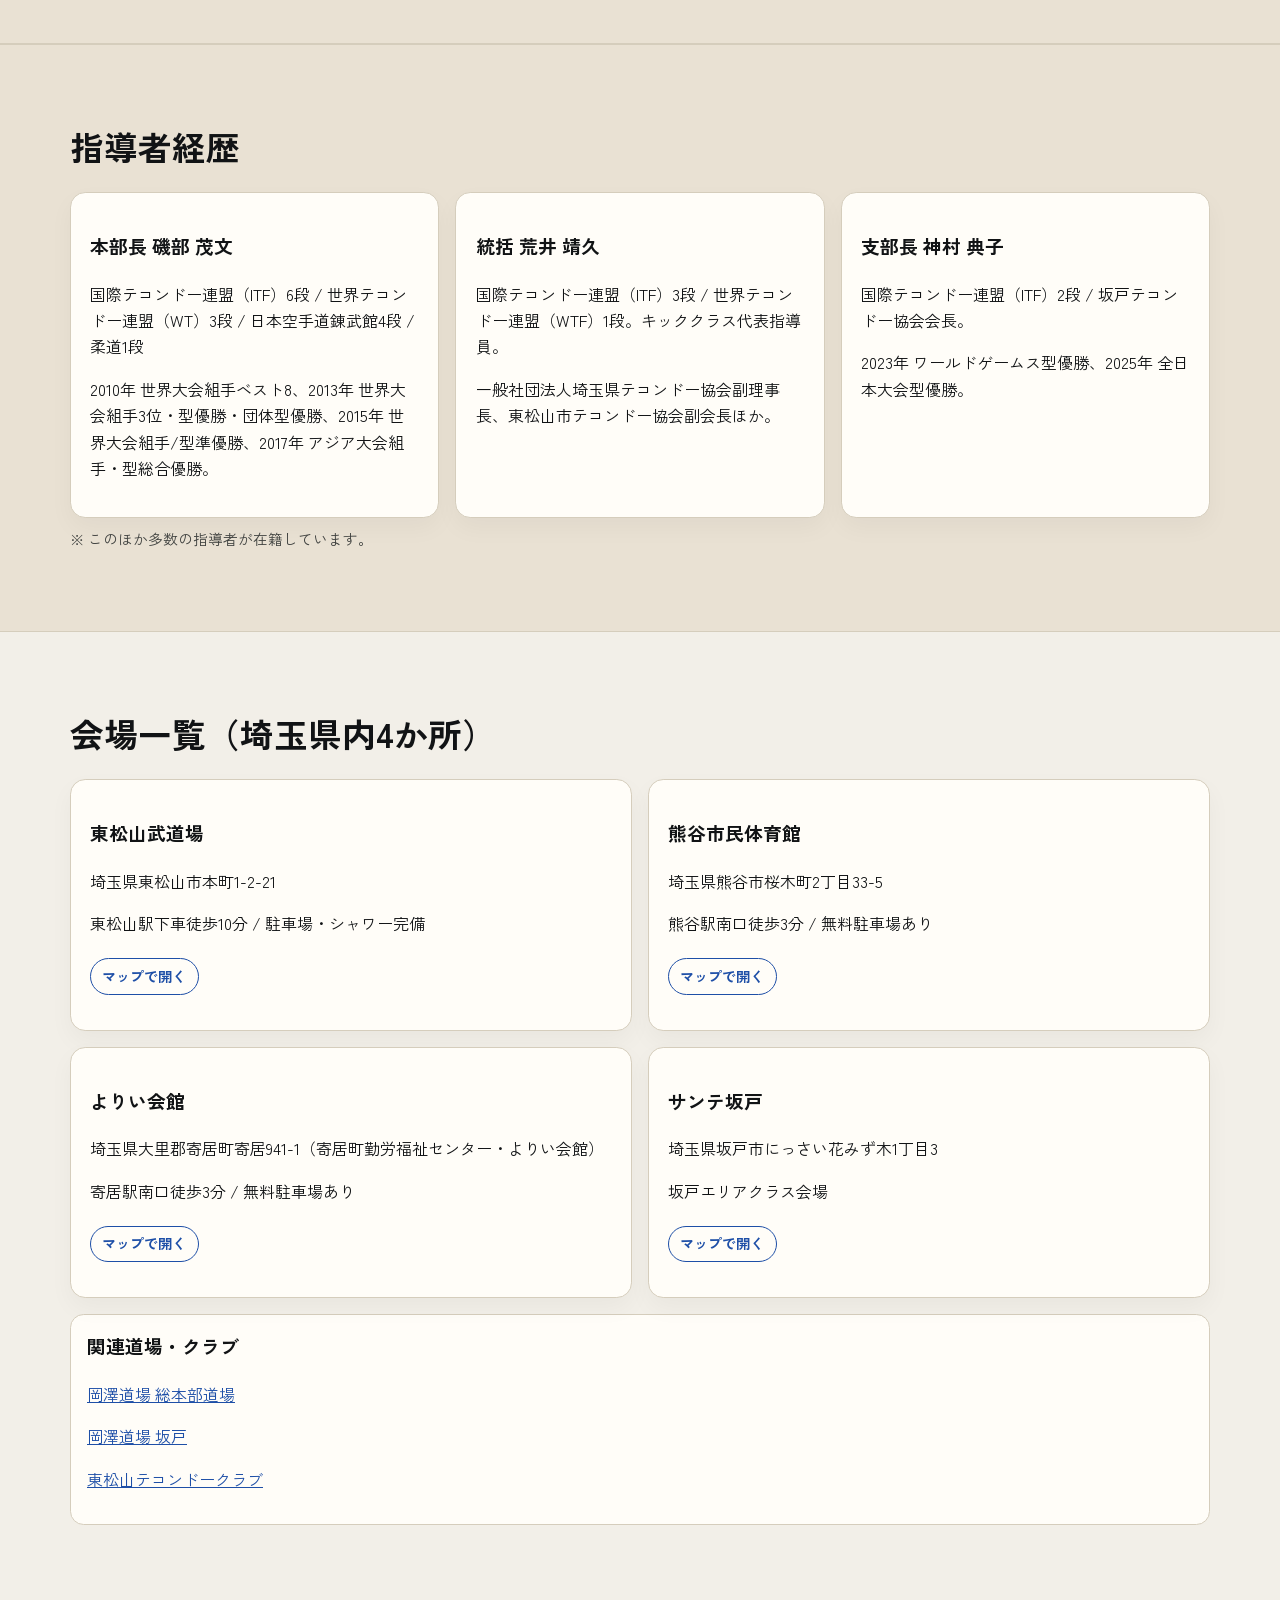
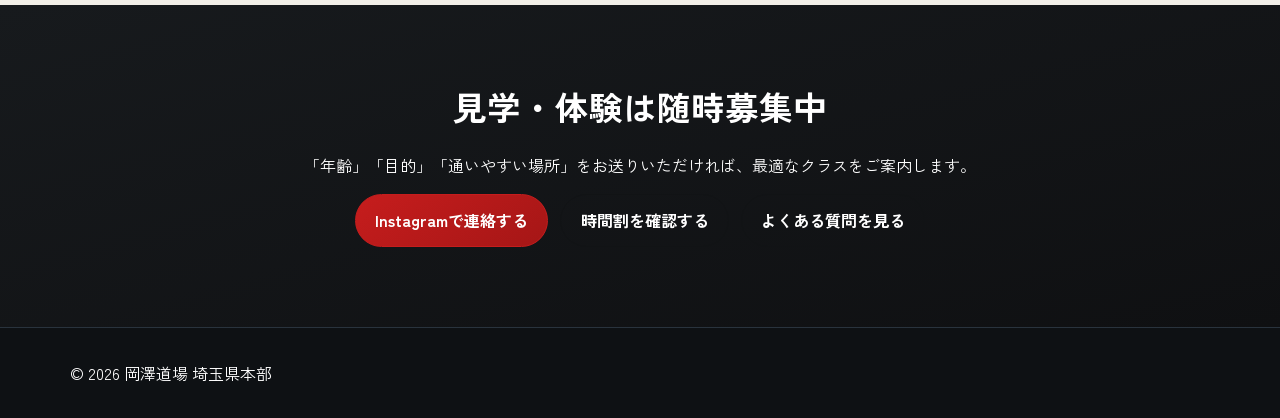
==== commit efc25099: "Replace detail page with parent-focused multi-page structure" ====
--- a/index.html
+++ b/index.html
@@ -24,9 +24,10 @@
       <nav class="global-nav" id="globalNav">
         <a href="#class">クラス</a>
         <a href="#schedule">時間</a>
-        <a href="#coach">指導者</a>
-        <a href="#access">会場</a>
-        <a href="details.html">詳細資料</a>
+        <a href="admissions.html">規約/会費</a>
+        <a href="instructors.html">指導員</a>
+        <a href="branches.html">支部/会場</a>
+        <a href="faq.html">Q&A</a>
         <a class="cta-link" href="#trial">見学・体験</a>
       </nav>
     </div>
@@ -45,7 +46,7 @@
         <div class="hero-actions">
           <a class="btn btn-primary" href="#trial">見学・無料体験を申し込む</a>
           <a class="btn btn-ghost" href="#class">クラスを見る</a>
-          <a class="btn btn-ghost" href="details.html">保護者向け詳細資料</a>
+          <a class="btn btn-ghost" href="admissions.html">規約・会費を確認</a>
         </div>
         <ul class="hero-badges">
           <li>世界王者・アジア王者・全日本王者を多数輩出</li>
@@ -73,32 +74,71 @@
       </div>
     </section>
 
+    <section class="section container reveal">
+      <h2>保護者向け案内ページ</h2>
+      <div class="section-links">
+        <a class="card section-link" href="admissions.html">
+          <h3>規約・クラス・会費</h3>
+          <p>入会条件、規約11項目、クラス詳細、会費の基本情報。</p>
+        </a>
+        <a class="card section-link" href="instructors.html">
+          <h3>指導員紹介</h3>
+          <p>本部長・支部長・指導員の経歴、戦績、指導体制。</p>
+        </a>
+        <a class="card section-link" href="branches.html">
+          <h3>支部・アクセス</h3>
+          <p>各支部の活動日、住所、連絡先、設備、地図導線。</p>
+        </a>
+        <a class="card section-link" href="faq.html">
+          <h3>よくある質問</h3>
+          <p>実際のご質問と回答をまとめています。</p>
+        </a>
+      </div>
+    </section>
+
     <section id="class" class="section section-soft reveal">
       <div class="container">
         <h2>クラス紹介</h2>
         <div class="class-grid">
           <article class="card class-card">
-            <h3>キッズクラス</h3>
-            <p class="class-age">対象: 4歳〜小学2年</p>
-            <p>先輩会員がサポートに入ることもあり、初めてでも安心です。</p>
-          </article>
-          <article class="card class-card">
-            <h3>少年部</h3>
-            <p class="class-age">対象: 未就学児〜中学生</p>
-            <p>礼儀と元気を育て、技術だけでなく精神面の向上を目指します。</p>
+            <h3>キッズクラス・少年部</h3>
+            <p class="class-age">対象: 4歳〜中学生（目安）</p>
+            <p>あいさつや返事などの礼儀作法、仲間の大切さを学び、心身を鍛えるクラスです。</p>
           </article>
           <article class="card class-card">
             <h3>成年部</h3>
             <p class="class-age">対象: 中学生以上</p>
-            <p>60代の会員も参加。無理のない技術練習で楽しく続けられます。</p>
+            <p>学生から社会人まで幅広い世代が参加。組手や型、昇級・昇段まで丁寧に指導します。</p>
           </article>
           <article class="card class-card">
-            <h3>パーソナルクラス</h3>
+            <h3>パーソナル・オンライン</h3>
             <p class="class-age">時間・場所: 応相談</p>
-            <p>個々の目標に合わせて指導。1クラス50分、オンライン対応も可能です。</p>
-          </article>
-        </div>
-      </div>
+            <p>目的に合わせ練習内容を設計。オンラインはZoomにて実施します。</p>
+          </article>
+          <article class="card class-card">
+            <h3>ヨガクラス</h3>
+            <p class="class-age">対象: 小学生〜</p>
+            <p>柔軟性と体幹を高め、呼吸を整えるクラス。ストレス解消・姿勢改善にも効果が期待できます。</p>
+          </article>
+        </div>
+      </div>
+    </section>
+
+    <section id="fee" class="section container reveal">
+      <h2>会費（基本）</h2>
+      <div class="cards">
+        <article class="card">
+          <h3>入会金</h3>
+          <p class="price">5,000円</p>
+        </article>
+        <article class="card">
+          <h3>月会費</h3>
+          <p class="price">5,000円〜</p>
+          <p class="note">支部会員コースを含む複数コースがあります。詳細はお問い合わせください。</p>
+        </article>
+      </div>
+      <p class="note">※ 一度納入された費用は、いかなる理由でも返却されません。</p>
+      <p class="note">※ 規約全文は <a href="admissions.html">規約・会費ページ</a> に掲載しています。</p>
     </section>
 
     <section id="schedule" class="section container reveal">
@@ -280,7 +320,7 @@
         <div class="trial-actions">
           <a class="btn btn-primary" href="https://www.instagram.com/okazawadojo_sta?utm_source=ig_web_button_share_sheet&igsh=ZDNlZDc0MzIxNw==" target="_blank" rel="noopener noreferrer">Instagramで連絡する</a>
           <a class="btn btn-ghost" href="#schedule">時間割を確認する</a>
-          <a class="btn btn-ghost" href="details.html">資料を確認する</a>
+          <a class="btn btn-ghost" href="faq.html">よくある質問を見る</a>
         </div>
       </div>
     </section>
--- a/styles.css
+++ b/styles.css
@@ -229,6 +229,15 @@
   gap: 1rem;
 }
 
+.section-links {
+  display: grid;
+  gap: 1rem;
+}
+
+.section-link {
+  display: block;
+}
+
 .card {
   background: var(--paper);
   border: 1px solid var(--line);
@@ -247,6 +256,17 @@
 
 .class-card h3 {
   margin-bottom: 0.3rem;
+}
+
+.numbered-list {
+  margin: 0;
+  padding-left: 1.3rem;
+  display: grid;
+  gap: 0.55rem;
+}
+
+.numbered-list li {
+  padding-left: 0.15rem;
 }
 
 .class-age {
@@ -467,4 +487,8 @@
   .access-list {
     grid-template-columns: repeat(2, 1fr);
   }
-}
+
+  .section-links {
+    grid-template-columns: repeat(2, 1fr);
+  }
+}
